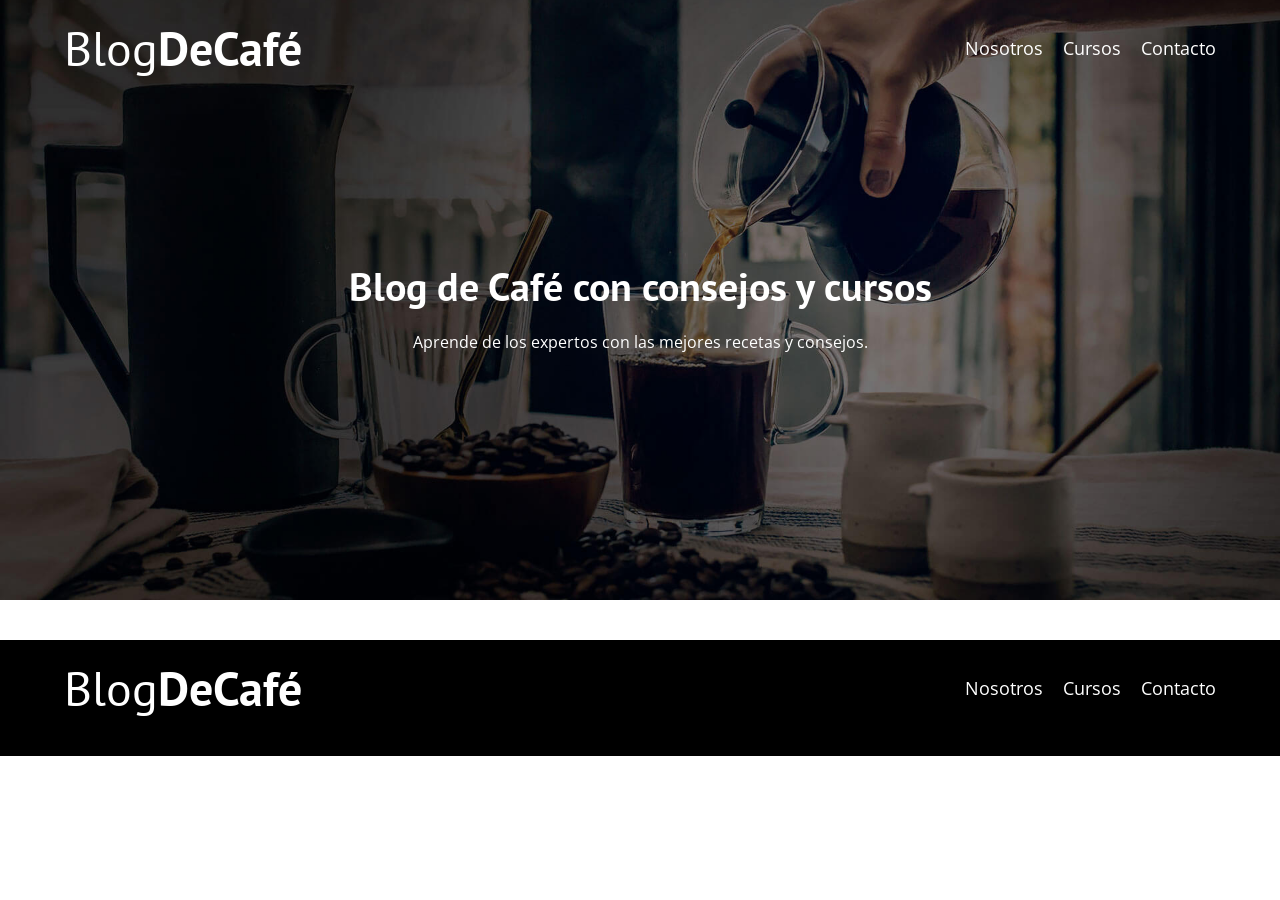
==== contacto.html @ ea9eab6d "Previo a Agentes" ====
<!DOCTYPE html>
<html lang="en">
<head>
    <meta charset="UTF-8">
    <meta name="viewport" content="width=device-width, initial-scale=1.0">
    <title>BlogDeCafé</title>
    <!--    ENLACES    -->
    <link rel="stylesheet" href="css/normalize.css">
    <link rel="preconnect" href="https://fonts.googleapis.com">
    <link rel="preconnect" href="https://fonts.gstatic.com" crossorigin>
    <link href="https://fonts.googleapis.com/css2?family=Open+Sans:ital,wght@0,300..800;1,300..800&family=PT+Sans:ital,wght@0,400;0,700;1,400;1,700&display=swap" rel="stylesheet">
    <link rel="stylesheet" href="css/style.css">
</head>
<body>
    <header class="header">
        <!--    BARRA NAVEGACIÓN    -->
        <div class="contenedor">
            <div class="barra">
                <a class="logo" href="index.html">
                    <h1 class="logo__nombre no-margin centrar-texto">Blog<span class="logo__bold">DeCafé</span></h1>
                </a>

                <nav class="navegacion">
                    <a href="nosotros.html" class="navegacion__enlace">Nosotros</a>
                    <a href="cursos.html" class="navegacion__enlace">Cursos</a>
                    <a href="contacto.html" class="navegacion__enlace">Contacto</a>
                </nav>
            </div>
        </div>

        <div class="header__texto">
            <h2 class="no-margin">
                Blog de Café con consejos y cursos
            </h2>
            <p class="no-margin">
                Aprende de los expertos con las mejores recetas y consejos.
            </p>
        </div>
    </header>
    
    <footer class="footer">
        <div class="contenedor">
            <div class="barra">
                <a class="logo" href="index.html">
                    <h1 class="logo__nombre no-margin centrar-texto">Blog<span class="logo__bold">DeCafé</span></h1>
                </a>

                <nav class="navegacion">
                    <a href="nosotros.html" class="navegacion__enlace">Nosotros</a>
                    <a href="cursos.html" class="navegacion__enlace">Cursos</a>
                    <a href="contacto.html" class="navegacion__enlace">Contacto</a>
                </nav>
            </div>
        </div>
    </footer>
    
</body>
</html>
---- css/style.css ----
/*Custom Properties*/
:root{
    --fuenteHeading: 'PT Sans', san-serif;
    --fuenteParrafos: 'Open Sans', san-serif;

    --primario: #784D3C;
    --gris: #e1e1e1;
    --blanco: #ffffff;
    --negro: #000000;
}

html{
    box-sizing: border-box;
    font-size: 62.5%;           /*1rem = 10px*/
}
/* Snippet */
*, *:before, *:after{
    box-sizing: inherit;
}
body{
    font-family: var(--fuenteParrafos);
    font-size: 1.6rem;
    line-height: 2;             /*Interlineado*/
}
/* GLOBALES */
.contenedor{
    max-width: 120rem;
    width: 90%;                 /*Uso un ancho del 90%*/
    margin: 0 auto;             /*Centrado*/
}
a{
    text-decoration: none;
}
h1, h2, h3, h4{
    font-family: var(--fuenteHeading);
}
h1{
    font-size: 4.8rem;
}
h2{
    font-size: 4rem;
}
h3{
    font-size: 3.2rem;
}
h4{
    font-size: 2.8rem;
}
img{
    max-width: 100%;
}
/*  UTILIDADES  */
.no-margin{
    margin: 0;      /*Para eliminar el margen*/
}
.no-padding{
    padding: 0;     /*Para eliminar el padding*/
}
.centrar-texto{
    text-align: center;
}
/* HEADER */
.header{
    background-image: url(../img/banner.jpg);
    height: 60rem;
    background-size: cover;                 /*Toma todo el espacio disponible*/
    background-repeat: no-repeat;
    background-position: center center;     /*Centrado Vertical y Horizontal*/
}
.header__texto{
    text-align: center;
    color: var(--blanco);
    margin-top: 5rem;
}
@media (min-width: 768px) {
    .header__texto{
        margin-top: 15rem;
    }
}
@media (min-width: 768px) {
    .barra{
        display: flex;
        justify-content: space-between;
        align-items: center;
    }
}
.logo{
    color: var(--blanco);
}
.logo__nombre{
    font-weight: 400;
}
.logo__bold{
    font-weight: 700;
}
/* ENLACES */
@media (min-width: 768px) {
    .navegacion{
        display: flex;
        gap: 2rem;
    }
}
.navegacion__enlace{
    display: block;
    text-align: center;
    font-size: 1.8rem;
    color: var(--blanco);
}
/*CONTENIDO DEL BLOG*/
@media (min-width: 768px) {
    .contenido-principal{
        display: grid;
        grid-template-columns: 2fr 1fr;
        column-gap: 4rem;
    }
}
.tiposdegranos_texto{
    text-align: justify;
}
ul{
    text-align: justify;
}
.entrada{
    border-bottom: 1px solid var(--gris);
    margin-bottom: 2rem;
}
.entrada:last-of-type{      /*Me refiero a la ULTIMA entrada*/
    border: none;           /*Es para que la ultima entrada NO*/
    margin-bottom: 0;       /*tenga la línea gris */
}
.boton{
    display: block;
    font-family: var(--fuenteHeading);
    color: var(--blanco);
    text-align: center;
    padding: 1rem 3rem;
    font-size: 1.8rem;
    font-weight: 700;
    text-transform: uppercase;
    margin-bottom: 2rem;
}
@media (min-width: 768px) {
    .boton{
        display: inline-block;
    }
    
}
.boton--primario{
    background-color: var(--negro);
}                                       /*Uso de MODIFICADOR de BEM*/
.boton--secundario{
    background-color: var(--primario);
}
/* Seccíon LATERAL (ASIDE)*/
.cursos{
    list-style: none;
}
.widget-curso{
    border-bottom: 1px solid var(--gris);
    margin-bottom: 2rem;
}
.widget-curso:last-of-type{     /*SELECCIONA EL ULTIMO CURSO*/
    border: none;
    margin-bottom: 0;
}
.widget-curso__item{
    font-family: var(--fuenteHeading);
    font-weight: 700;

}
.widget-curso__info{
    font-family: var(--fuenteHeading);
    font-weight: 400;
}
/*  FOOTER  */
.footer{
    background-color: var(--negro);
    padding-bottom: 2rem;
    margin-top: 4rem;
}
/*  SOBRE NOSOTROS */
.sobre-nostros__texto{
    text-align: justify;
}
@media (min-width: 768px) {
    .sobre-nostros{
        display: grid;
        grid-template-columns: repeat(2, 1fr);
        column-gap: 2rem;
    }
}
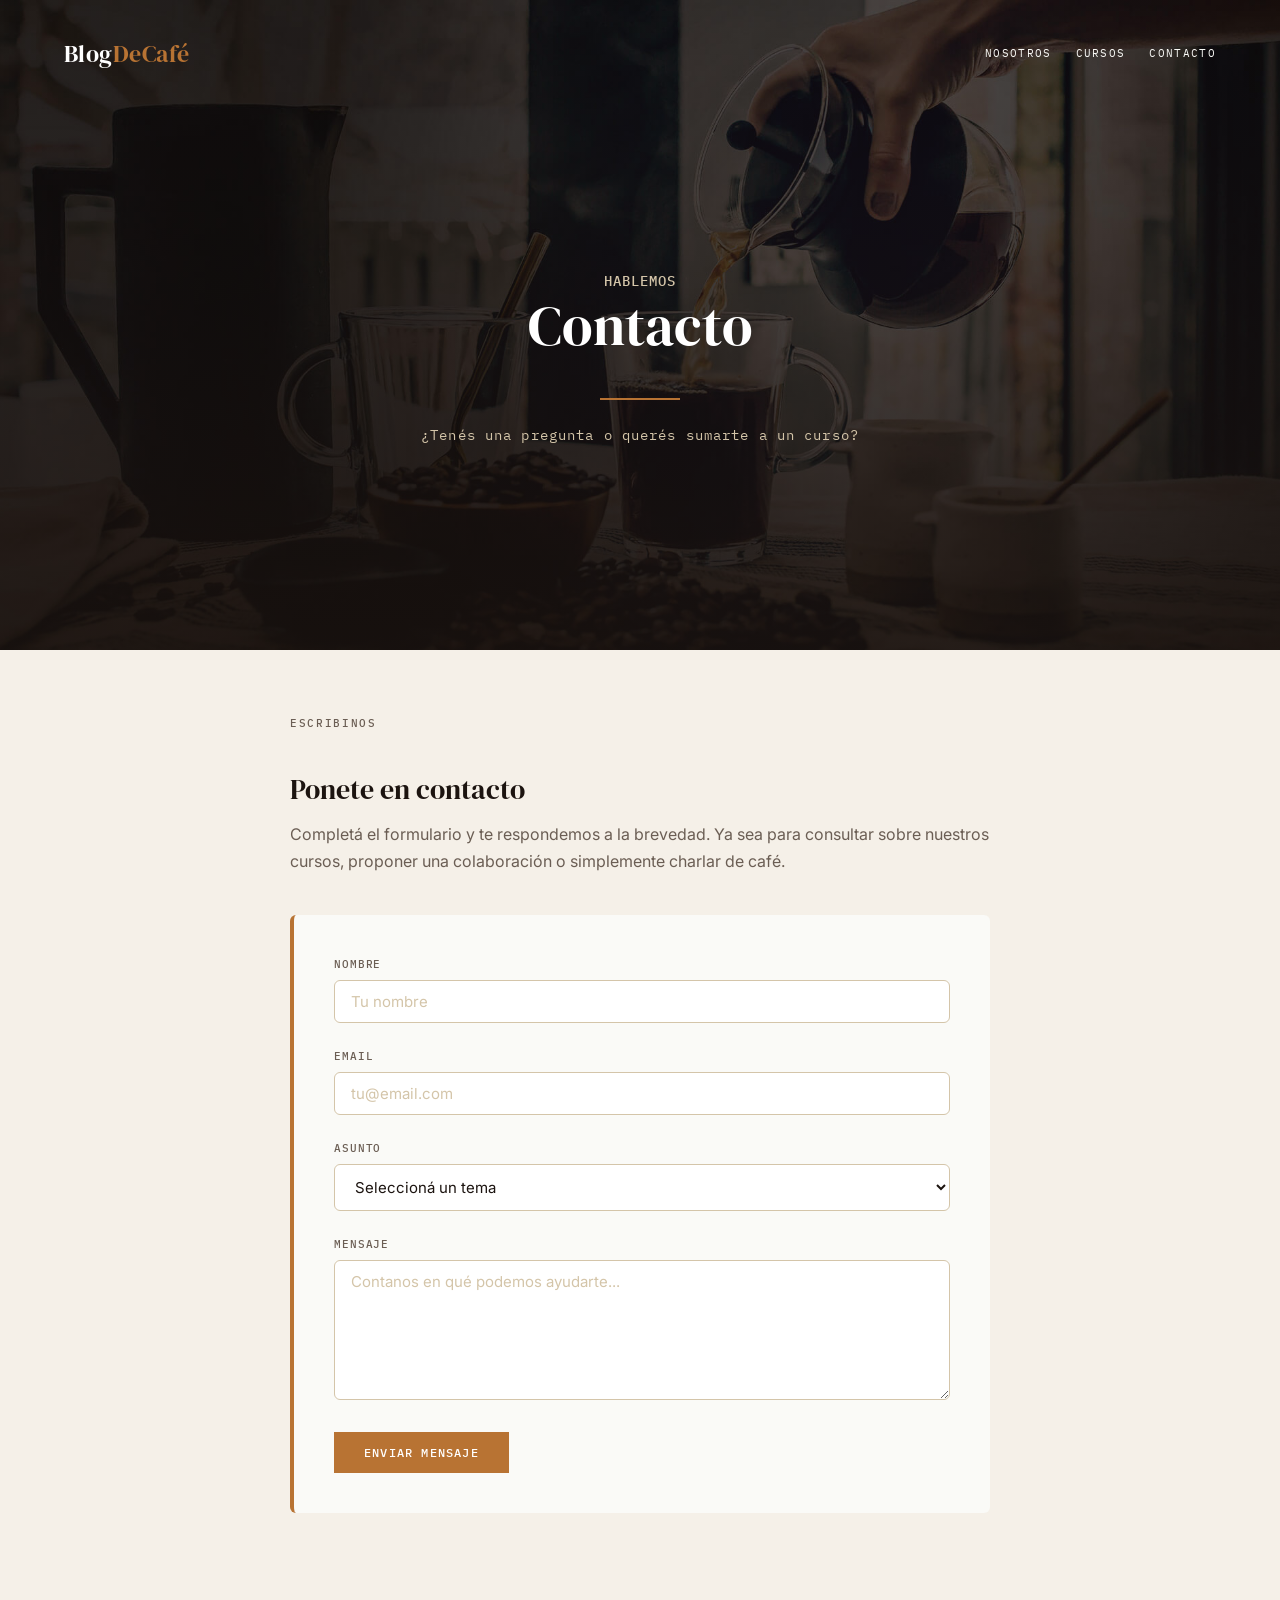
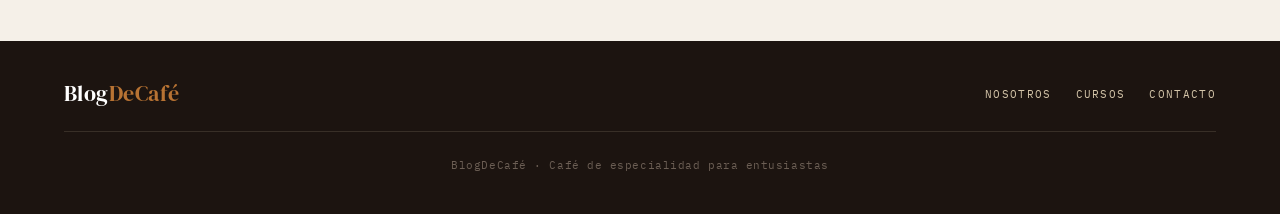
==== commit bef5c37d: "Reestructuración con Skills" ====
--- a/contacto.html
+++ b/contacto.html
@@ -1,25 +1,23 @@
 <!DOCTYPE html>
-<html lang="en">
+<html lang="es">
 <head>
     <meta charset="UTF-8">
     <meta name="viewport" content="width=device-width, initial-scale=1.0">
-    <title>BlogDeCafé</title>
-    <!--    ENLACES    -->
+    <title>BlogDeCafé — Contacto</title>
     <link rel="stylesheet" href="css/normalize.css">
     <link rel="preconnect" href="https://fonts.googleapis.com">
     <link rel="preconnect" href="https://fonts.gstatic.com" crossorigin>
-    <link href="https://fonts.googleapis.com/css2?family=Open+Sans:ital,wght@0,300..800;1,300..800&family=PT+Sans:ital,wght@0,400;0,700;1,400;1,700&display=swap" rel="stylesheet">
+    <link href="https://fonts.googleapis.com/css2?family=DM+Serif+Display&family=IBM+Plex+Mono:wght@400;500&family=Inter:wght@400;500;600&display=swap" rel="stylesheet">
     <link rel="stylesheet" href="css/style.css">
 </head>
 <body>
+
     <header class="header">
-        <!--    BARRA NAVEGACIÓN    -->
         <div class="contenedor">
             <div class="barra">
                 <a class="logo" href="index.html">
-                    <h1 class="logo__nombre no-margin centrar-texto">Blog<span class="logo__bold">DeCafé</span></h1>
+                    <h1 class="logo__nombre no-margin">Blog<span class="logo__bold">DeCafé</span></h1>
                 </a>
-
                 <nav class="navegacion">
                     <a href="nosotros.html" class="navegacion__enlace">Nosotros</a>
                     <a href="cursos.html" class="navegacion__enlace">Cursos</a>
@@ -29,30 +27,148 @@
         </div>
 
         <div class="header__texto">
-            <h2 class="no-margin">
-                Blog de Café con consejos y cursos
-            </h2>
-            <p class="no-margin">
-                Aprende de los expertos con las mejores recetas y consejos.
-            </p>
+            <p class="eyebrow no-margin">Hablemos</p>
+            <h2 class="no-margin">Contacto</h2>
+            <hr class="copper-line">
+            <p class="no-margin">¿Tenés una pregunta o querés sumarte a un curso?</p>
         </div>
     </header>
-    
+
+    <main class="contenedor contacto-page">
+        <p class="eyebrow">Escribinos</p>
+        <h3>Ponete en contacto</h3>
+        <p>Completá el formulario y te respondemos a la brevedad. Ya sea para consultar sobre nuestros cursos, proponer una colaboración o simplemente charlar de café.</p>
+
+        <form id="contact-form" class="formulario reveal" action="https://api.web3forms.com/submit" method="POST">
+            <!-- Reemplazá con tu access key de Web3Forms: https://web3forms.com -->
+            <input type="hidden" name="access_key" value="TU_ACCESS_KEY_AQUI">
+            <input type="hidden" name="subject" value="Nuevo mensaje — BlogDeCafé">
+            <input type="hidden" name="from_name" value="BlogDeCafé Formulario">
+            <!-- Honeypot anti-spam -->
+            <input type="checkbox" name="botcheck" class="hidden" style="display:none">
+
+            <div class="formulario__campo">
+                <label for="nombre">Nombre</label>
+                <input type="text" id="nombre" name="nombre" placeholder="Tu nombre" required>
+            </div>
+
+            <div class="formulario__campo">
+                <label for="email">Email</label>
+                <input type="email" id="email" name="email" placeholder="tu@email.com" required>
+            </div>
+
+            <div class="formulario__campo">
+                <label for="asunto">Asunto</label>
+                <select id="asunto" name="asunto" required>
+                    <option value="" disabled selected>Seleccioná un tema</option>
+                    <option value="Consulta sobre cursos">Consulta sobre cursos</option>
+                    <option value="Recetas y técnicas">Recetas y técnicas</option>
+                    <option value="Colaboración">Colaboración</option>
+                    <option value="Otro">Otro</option>
+                </select>
+            </div>
+
+            <div class="formulario__campo">
+                <label for="mensaje">Mensaje</label>
+                <textarea id="mensaje" name="mensaje" placeholder="Contanos en qué podemos ayudarte..." required></textarea>
+            </div>
+
+            <div id="form-message" class="form-message" role="alert" aria-live="polite"></div>
+
+            <button type="submit" class="boton boton--primario" id="submit-btn">
+                <span class="btn-text">Enviar mensaje</span>
+                <span class="btn-loading" style="display:none">Enviando...</span>
+            </button>
+        </form>
+    </main>
+
     <footer class="footer">
         <div class="contenedor">
             <div class="barra">
                 <a class="logo" href="index.html">
-                    <h1 class="logo__nombre no-margin centrar-texto">Blog<span class="logo__bold">DeCafé</span></h1>
+                    <h1 class="logo__nombre no-margin">Blog<span class="logo__bold">DeCafé</span></h1>
                 </a>
-
                 <nav class="navegacion">
                     <a href="nosotros.html" class="navegacion__enlace">Nosotros</a>
                     <a href="cursos.html" class="navegacion__enlace">Cursos</a>
                     <a href="contacto.html" class="navegacion__enlace">Contacto</a>
                 </nav>
             </div>
+            <p class="footer__copy">BlogDeCafé · Café de especialidad para entusiastas</p>
         </div>
     </footer>
-    
+
+    <script>
+        // Scroll reveal
+        const reveals = document.querySelectorAll('.reveal');
+        const observer = new IntersectionObserver((entries) => {
+            entries.forEach(entry => {
+                if (entry.isIntersecting) {
+                    entry.target.classList.add('visible');
+                }
+            });
+        }, { threshold: 0.15 });
+        reveals.forEach(el => observer.observe(el));
+
+        // Form handling
+        const form = document.getElementById('contact-form');
+        const submitBtn = document.getElementById('submit-btn');
+        const btnText = submitBtn.querySelector('.btn-text');
+        const btnLoading = submitBtn.querySelector('.btn-loading');
+        const formMessage = document.getElementById('form-message');
+
+        form.addEventListener('submit', async function(e) {
+            e.preventDefault();
+
+            // Reset estado previo
+            formMessage.className = 'form-message';
+            formMessage.textContent = '';
+            submitBtn.disabled = true;
+            btnText.style.display = 'none';
+            btnLoading.style.display = 'inline';
+
+            // Validación JS adicional
+            const email = form.email.value.trim();
+            const emailRegex = /^[^\s@]+@[^\s@]+\.[^\s@]+$/;
+            if (!emailRegex.test(email)) {
+                showMessage('Por favor ingresá un email válido.', 'error');
+                resetButton();
+                return;
+            }
+
+            try {
+                const formData = new FormData(form);
+                const response = await fetch('https://api.web3forms.com/submit', {
+                    method: 'POST',
+                    body: formData
+                });
+
+                const data = await response.json();
+
+                if (data.success) {
+                    showMessage('¡Mensaje enviado! Te responderemos a la brevedad.', 'success');
+                    form.reset();
+                } else {
+                    showMessage('Hubo un error al enviar. Intentá de nuevo o escribinos por email.', 'error');
+                }
+            } catch (error) {
+                showMessage('No se pudo conectar. Verificá tu conexión y intentá de nuevo.', 'error');
+            }
+
+            resetButton();
+        });
+
+        function showMessage(text, type) {
+            formMessage.textContent = text;
+            formMessage.className = 'form-message form-message--' + type;
+        }
+
+        function resetButton() {
+            submitBtn.disabled = false;
+            btnText.style.display = 'inline';
+            btnLoading.style.display = 'none';
+        }
+    </script>
+
 </body>
-</html>+</html>
--- a/css/style.css
+++ b/css/style.css
@@ -1,191 +1,925 @@
-/*Custom Properties*/
-:root{
-    --fuenteHeading: 'PT Sans', san-serif;
-    --fuenteParrafos: 'Open Sans', san-serif;
-
-    --primario: #784D3C;
-    --gris: #e1e1e1;
-    --blanco: #ffffff;
-    --negro: #000000;
-}
-
-html{
-    box-sizing: border-box;
-    font-size: 62.5%;           /*1rem = 10px*/
-}
-/* Snippet */
-*, *:before, *:after{
-    box-sizing: inherit;
-}
-body{
-    font-family: var(--fuenteParrafos);
-    font-size: 1.6rem;
-    line-height: 2;             /*Interlineado*/
-}
-/* GLOBALES */
-.contenedor{
-    max-width: 120rem;
-    width: 90%;                 /*Uso un ancho del 90%*/
-    margin: 0 auto;             /*Centrado*/
-}
-a{
-    text-decoration: none;
-}
-h1, h2, h3, h4{
-    font-family: var(--fuenteHeading);
-}
-h1{
-    font-size: 4.8rem;
-}
-h2{
-    font-size: 4rem;
-}
-h3{
-    font-size: 3.2rem;
-}
-h4{
+/* ============================================
+   BlogDeCafé — Rediseño
+   Palette: espresso, copper, parchment, burlap, smoke, steam
+   Fonts: DM Serif Display, Inter, IBM Plex Mono
+   ============================================ */
+
+/* --- Tokens --- */
+:root {
+  --espresso: #1C1410;
+  --copper: #B87333;
+  --copper-dark: #8F5A28;
+  --parchment: #F5F0E8;
+  --burlap: #D4C5A9;
+  --smoke: #6B5E54;
+  --steam: #FAFAF7;
+  --white: #FFFFFF;
+
+  --font-display: 'DM Serif Display', serif;
+  --font-body: 'Inter', sans-serif;
+  --font-mono: 'IBM Plex Mono', monospace;
+
+  --space-xs: 0.8rem;
+  --space-sm: 1.6rem;
+  --space-md: 2.4rem;
+  --space-lg: 4rem;
+  --space-xl: 6.4rem;
+  --space-2xl: 10rem;
+
+  --radius: 6px;
+  --max-w: 120rem;
+}
+
+/* --- Reset --- */
+*,
+*::before,
+*::after {
+  box-sizing: border-box;
+  margin: 0;
+  padding: 0;
+}
+
+html {
+  font-size: 62.5%;
+  scroll-behavior: smooth;
+}
+
+body {
+  font-family: var(--font-body);
+  font-size: 1.6rem;
+  line-height: 1.7;
+  color: var(--espresso);
+  background-color: var(--parchment);
+  -webkit-font-smoothing: antialiased;
+}
+
+img {
+  max-width: 100%;
+  display: block;
+}
+
+a {
+  text-decoration: none;
+  color: inherit;
+}
+
+ul, ol {
+  list-style: none;
+}
+
+/* --- Utilities --- */
+.contenedor {
+  max-width: var(--max-w);
+  width: 90%;
+  margin: 0 auto;
+}
+
+.no-margin { margin: 0; }
+.no-padding { padding: 0; }
+.centrar-texto { text-align: center; }
+
+/* --- Typography --- */
+h1, h2, h3, h4 {
+  font-family: var(--font-display);
+  font-weight: 400;
+  line-height: 1.15;
+}
+
+h1 { font-size: 5.6rem; }
+h2 { font-size: 4rem; }
+h3 { font-size: 2.8rem; }
+h4 { font-size: 2rem; }
+
+p {
+  margin-bottom: var(--space-sm);
+}
+
+strong {
+  font-weight: 600;
+}
+
+/* --- Eyebrow (small caps label) --- */
+.eyebrow {
+  font-family: var(--font-mono);
+  font-size: 1.1rem;
+  font-weight: 500;
+  letter-spacing: 0.15em;
+  text-transform: uppercase;
+  color: var(--copper);
+  margin-bottom: var(--space-xs);
+}
+
+/* --- Copper Line --- */
+.copper-line {
+  width: 80px;
+  height: 2px;
+  background-color: var(--copper);
+  border: none;
+  margin: var(--space-md) auto;
+}
+
+/* --- Buttons --- */
+.boton {
+  display: inline-block;
+  font-family: var(--font-mono);
+  font-size: 1.2rem;
+  font-weight: 500;
+  letter-spacing: 0.1em;
+  text-transform: uppercase;
+  padding: 1.2rem 2.8rem;
+  border: 2px solid transparent;
+  cursor: pointer;
+  transition: all 0.3s ease;
+}
+
+.boton--primario {
+  background-color: var(--copper);
+  color: var(--white);
+  border-color: var(--copper);
+}
+
+.boton--primario:hover {
+  background-color: var(--copper-dark);
+  border-color: var(--copper-dark);
+}
+
+.boton--secundario {
+  background-color: transparent;
+  color: var(--copper);
+  border-color: var(--copper);
+}
+
+.boton--secundario:hover {
+  background-color: var(--copper);
+  color: var(--white);
+}
+
+/* ============================================
+   HEADER
+   ============================================ */
+.header {
+  position: relative;
+  background-image: url(../img/banner.jpg);
+  background-size: cover;
+  background-position: center;
+  background-repeat: no-repeat;
+  min-height: 65rem;
+  display: flex;
+  flex-direction: column;
+}
+
+.header::after {
+  content: '';
+  position: absolute;
+  inset: 0;
+  background: linear-gradient(
+    to bottom,
+    rgba(28, 20, 16, 0.4) 0%,
+    rgba(28, 20, 16, 0.6) 50%,
+    rgba(28, 20, 16, 0.8) 100%
+  );
+}
+
+.header .contenedor {
+  position: relative;
+  z-index: 2;
+}
+
+/* --- Barra (nav + logo) --- */
+.barra {
+  display: flex;
+  flex-direction: column;
+  align-items: center;
+  gap: var(--space-sm);
+  padding-top: var(--space-md);
+}
+
+@media (min-width: 768px) {
+  .barra {
+    flex-direction: row;
+    justify-content: space-between;
+    padding-top: var(--space-lg);
+  }
+}
+
+.logo {
+  color: var(--white);
+}
+
+.logo__nombre {
+  font-family: var(--font-display);
+  font-size: 2.4rem;
+  font-weight: 400;
+  letter-spacing: 0.02em;
+}
+
+.logo__bold {
+  color: var(--copper);
+}
+
+/* --- Nav --- */
+.navegacion {
+  display: flex;
+  gap: var(--space-md);
+}
+
+.navegacion__enlace {
+  font-family: var(--font-mono);
+  font-size: 1.1rem;
+  font-weight: 400;
+  letter-spacing: 0.12em;
+  text-transform: uppercase;
+  color: var(--steam);
+  transition: color 0.3s ease;
+}
+
+.navegacion__enlace:hover {
+  color: var(--copper);
+}
+
+/* --- Header texto (hero) --- */
+.header__texto {
+  position: relative;
+  z-index: 2;
+  text-align: center;
+  color: var(--white);
+  flex: 1;
+  display: flex;
+  flex-direction: column;
+  justify-content: center;
+  padding: var(--space-lg) 0;
+}
+
+.header__texto h2 {
+  font-size: 3.6rem;
+  margin-bottom: var(--space-sm);
+}
+
+.header__texto p {
+  font-family: var(--font-mono);
+  font-size: 1.3rem;
+  letter-spacing: 0.08em;
+  color: var(--burlap);
+  margin-bottom: 0;
+}
+
+@media (min-width: 768px) {
+  .header__texto h2 {
+    font-size: 5.6rem;
+  }
+  .header__texto p {
+    font-size: 1.4rem;
+  }
+}
+
+/* --- Hero copper animation --- */
+.header__texto .copper-line {
+  animation: lineGrow 1.2s ease-out 0.6s both;
+}
+
+@keyframes lineGrow {
+  from { width: 0; opacity: 0; }
+  to { width: 80px; opacity: 1; }
+}
+
+/* ============================================
+   CONTENIDO PRINCIPAL (blog + sidebar)
+   ============================================ */
+.contenido-principal {
+  padding: var(--space-xl) 0;
+}
+
+@media (min-width: 768px) {
+  .contenido-principal {
+    display: grid;
+    grid-template-columns: 1fr 34rem;
+    gap: var(--space-lg);
+    align-items: start;
+  }
+}
+
+/* --- Blog entries --- */
+.blog h3 {
+  margin-bottom: var(--space-lg);
+  font-size: 3.2rem;
+}
+
+.blog-grid {
+  display: grid;
+  grid-template-columns: 1fr;
+  gap: var(--space-md);
+}
+
+@media (min-width: 600px) {
+  .blog-grid {
+    grid-template-columns: repeat(2, 1fr);
+  }
+}
+
+/* --- Individual entry card --- */
+.entrada {
+  background: var(--steam);
+  border-radius: var(--radius);
+  overflow: hidden;
+  transition: transform 0.3s ease, box-shadow 0.3s ease;
+  border-bottom: 3px solid transparent;
+}
+
+.entrada:hover {
+  transform: translateY(-4px);
+  box-shadow: 0 12px 32px rgba(28, 20, 16, 0.1);
+  border-bottom-color: var(--copper);
+}
+
+.entrada__imagen {
+  height: 20rem;
+  overflow: hidden;
+}
+
+.entrada__imagen img {
+  width: 100%;
+  height: 100%;
+  object-fit: cover;
+  transition: transform 0.5s ease;
+}
+
+.entrada:hover .entrada__imagen img {
+  transform: scale(1.05);
+}
+
+.entrada__contenido {
+  padding: var(--space-md);
+}
+
+.entrada__contenido h4 {
+  font-size: 2rem;
+  margin-bottom: var(--space-xs);
+  line-height: 1.3;
+}
+
+.entrada__contenido p {
+  font-size: 1.4rem;
+  color: var(--smoke);
+  margin-bottom: var(--space-sm);
+}
+
+.entrada__contenido .boton {
+  margin-top: var(--space-xs);
+}
+
+/* --- Sidebar --- */
+.sidebar h3 {
+  margin-bottom: var(--space-md);
+  font-size: 2.4rem;
+}
+
+/* ============================================
+   TASTING NOTE CARDS (fichas de cata)
+   ============================================ */
+.tasting-card {
+  background: var(--steam);
+  border-radius: var(--radius);
+  padding: var(--space-md);
+  margin-bottom: var(--space-md);
+  border-left: 4px solid var(--copper);
+}
+
+.tasting-card__header {
+  display: flex;
+  justify-content: space-between;
+  align-items: flex-start;
+  margin-bottom: var(--space-xs);
+}
+
+.tasting-card__origin {
+  font-family: var(--font-display);
+  font-size: 2rem;
+  color: var(--espresso);
+  line-height: 1.2;
+}
+
+.tasting-card__altitude {
+  font-family: var(--font-mono);
+  font-size: 1rem;
+  color: var(--smoke);
+  letter-spacing: 0.05em;
+  white-space: nowrap;
+}
+
+.tasting-card__region {
+  font-family: var(--font-mono);
+  font-size: 1.1rem;
+  color: var(--smoke);
+  margin-bottom: var(--space-sm);
+  letter-spacing: 0.04em;
+}
+
+/* --- Roast bar --- */
+.tasting-card__roast {
+  display: flex;
+  align-items: center;
+  gap: var(--space-xs);
+  margin-bottom: var(--space-sm);
+}
+
+.tasting-card__roast-label {
+  font-family: var(--font-mono);
+  font-size: 1rem;
+  text-transform: uppercase;
+  letter-spacing: 0.1em;
+  color: var(--smoke);
+  min-width: 5.5rem;
+}
+
+.tasting-card__roast-bar {
+  flex: 1;
+  height: 6px;
+  background: var(--burlap);
+  border-radius: 3px;
+  overflow: hidden;
+}
+
+.tasting-card__roast-fill {
+  height: 100%;
+  background: var(--espresso);
+  border-radius: 3px;
+}
+
+/* --- Attribute bars --- */
+.tasting-card__attributes {
+  margin-bottom: var(--space-sm);
+}
+
+.tasting-card__attr {
+  display: flex;
+  align-items: center;
+  gap: var(--space-xs);
+  margin-bottom: 0.6rem;
+}
+
+.tasting-card__attr-label {
+  font-family: var(--font-mono);
+  font-size: 1.1rem;
+  color: var(--smoke);
+  min-width: 7rem;
+}
+
+.tasting-card__attr-bar {
+  flex: 1;
+  height: 5px;
+  background: var(--burlap);
+  border-radius: 3px;
+  overflow: hidden;
+}
+
+.tasting-card__attr-fill {
+  height: 100%;
+  background: var(--copper);
+  border-radius: 3px;
+  transition: width 0.8s ease-out;
+}
+
+/* --- Flavor tags --- */
+.tasting-card__notes-label {
+  font-family: var(--font-mono);
+  font-size: 1rem;
+  text-transform: uppercase;
+  letter-spacing: 0.1em;
+  color: var(--smoke);
+  margin-bottom: 0.6rem;
+}
+
+.tasting-card__tags {
+  display: flex;
+  flex-wrap: wrap;
+  gap: 0.6rem;
+}
+
+.tasting-card__tag {
+  font-family: var(--font-mono);
+  font-size: 1rem;
+  padding: 0.3rem 0.9rem;
+  border: 1px solid var(--copper);
+  border-radius: 2rem;
+  color: var(--copper);
+  letter-spacing: 0.04em;
+}
+
+/* ============================================
+   SIDEBAR WIDGET CURSOS
+   ============================================ */
+.cursos {
+  list-style: none;
+}
+
+.widget-curso {
+  background: var(--steam);
+  border-radius: var(--radius);
+  padding: var(--space-md);
+  margin-bottom: var(--space-md);
+  border-left: 4px solid var(--copper);
+}
+
+.widget-curso:last-child {
+  margin-bottom: 0;
+}
+
+.widget-curso h4 {
+  font-size: 1.8rem;
+  margin-bottom: var(--space-xs);
+  line-height: 1.3;
+}
+
+.widget-curso__item {
+  font-family: var(--font-mono);
+  font-size: 1.2rem;
+  color: var(--smoke);
+  margin-bottom: 0.4rem;
+}
+
+.widget-curso__info {
+  font-weight: 500;
+  color: var(--copper);
+}
+
+.widget-curso .boton {
+  margin-top: var(--space-sm);
+}
+
+/* ============================================
+   FOOTER
+   ============================================ */
+.footer {
+  background-color: var(--espresso);
+  padding: var(--space-lg) 0 var(--space-md);
+  margin-top: var(--space-xl);
+}
+
+.footer .barra {
+  flex-direction: column;
+  align-items: center;
+  gap: var(--space-md);
+  padding-top: 0;
+}
+
+@media (min-width: 768px) {
+  .footer .barra {
+    flex-direction: row;
+    justify-content: space-between;
+  }
+}
+
+.footer .logo__nombre {
+  font-size: 2.2rem;
+}
+
+.footer .navegacion__enlace {
+  color: var(--burlap);
+}
+
+.footer .navegacion__enlace:hover {
+  color: var(--copper);
+}
+
+.footer__copy {
+  text-align: center;
+  margin-top: var(--space-md);
+  padding-top: var(--space-md);
+  border-top: 1px solid rgba(212, 197, 169, 0.15);
+  font-family: var(--font-mono);
+  font-size: 1.1rem;
+  color: var(--smoke);
+  letter-spacing: 0.05em;
+}
+
+/* ============================================
+   SOBRE NOSOTROS
+   ============================================ */
+.sobre-nosotros {
+  padding: var(--space-xl) 0;
+}
+
+.sobre-nosotros h3 {
+  margin-bottom: var(--space-lg);
+}
+
+@media (min-width: 768px) {
+  .sobre-nosotros__grid {
+    display: grid;
+    grid-template-columns: 1fr 1fr;
+    gap: var(--space-lg);
+    align-items: center;
+  }
+}
+
+.sobre-nosotros__imagen img {
+  border-radius: var(--radius);
+  width: 100%;
+}
+
+.sobre-nosotros__texto p {
+  color: var(--smoke);
+  line-height: 1.8;
+}
+
+/* ============================================
+   CURSOS PAGE
+   ============================================ */
+.cursos-page {
+  padding: var(--space-xl) 0;
+}
+
+.cursos-page h3 {
+  margin-bottom: var(--space-lg);
+}
+
+.cursos-grid {
+  display: grid;
+  grid-template-columns: 1fr;
+  gap: var(--space-md);
+}
+
+@media (min-width: 600px) {
+  .cursos-grid {
+    grid-template-columns: repeat(2, 1fr);
+  }
+}
+
+@media (min-width: 900px) {
+  .cursos-grid {
+    grid-template-columns: repeat(3, 1fr);
+  }
+}
+
+.curso-card {
+  background: var(--steam);
+  border-radius: var(--radius);
+  overflow: hidden;
+  transition: transform 0.3s ease, box-shadow 0.3s ease;
+  border-bottom: 3px solid transparent;
+}
+
+.curso-card:hover {
+  transform: translateY(-4px);
+  box-shadow: 0 12px 32px rgba(28, 20, 16, 0.1);
+  border-bottom-color: var(--copper);
+}
+
+.curso-card__imagen {
+  height: 18rem;
+  overflow: hidden;
+}
+
+.curso-card__imagen img {
+  width: 100%;
+  height: 100%;
+  object-fit: cover;
+}
+
+.curso-card__contenido {
+  padding: var(--space-md);
+}
+
+.curso-card__contenido h4 {
+  margin-bottom: var(--space-xs);
+}
+
+.curso-card__meta {
+  display: flex;
+  gap: var(--space-md);
+  margin-bottom: var(--space-sm);
+}
+
+.curso-card__meta-item {
+  font-family: var(--font-mono);
+  font-size: 1.1rem;
+  color: var(--smoke);
+}
+
+.curso-card__meta-value {
+  color: var(--copper);
+  font-weight: 500;
+}
+
+/* ============================================
+   CONTACTO PAGE
+   ============================================ */
+.contacto-page {
+  padding: var(--space-xl) 0;
+  max-width: 70rem;
+  margin: 0 auto;
+}
+
+.contacto-page h3 {
+  margin-bottom: var(--space-sm);
+}
+
+.contacto-page > p {
+  color: var(--smoke);
+  margin-bottom: var(--space-lg);
+}
+
+.formulario {
+  background: var(--steam);
+  padding: var(--space-lg);
+  border-radius: var(--radius);
+  border-left: 4px solid var(--copper);
+}
+
+.formulario__campo {
+  margin-bottom: var(--space-md);
+}
+
+.formulario__campo label {
+  display: block;
+  font-family: var(--font-mono);
+  font-size: 1.1rem;
+  font-weight: 500;
+  letter-spacing: 0.08em;
+  text-transform: uppercase;
+  color: var(--smoke);
+  margin-bottom: 0.6rem;
+}
+
+.formulario__campo input,
+.formulario__campo textarea,
+.formulario__campo select {
+  width: 100%;
+  font-family: var(--font-body);
+  font-size: 1.5rem;
+  padding: 1.2rem 1.6rem;
+  border: 1px solid var(--burlap);
+  border-radius: var(--radius);
+  background: var(--white);
+  color: var(--espresso);
+  transition: border-color 0.3s ease;
+}
+
+.formulario__campo input:focus,
+.formulario__campo textarea:focus,
+.formulario__campo select:focus {
+  outline: none;
+  border-color: var(--copper);
+  box-shadow: 0 0 0 3px rgba(184, 115, 51, 0.12);
+}
+
+.formulario__campo textarea {
+  resize: vertical;
+  min-height: 14rem;
+}
+
+.formulario__campo input::placeholder,
+.formulario__campo textarea::placeholder {
+  color: var(--burlap);
+}
+
+/* ============================================
+   ENTRADA (article page)
+   ============================================ */
+.entrada-page {
+  padding: var(--space-xl) 0;
+}
+
+@media (min-width: 768px) {
+  .entrada-page__grid {
+    display: grid;
+    grid-template-columns: 1fr 34rem;
+    gap: var(--space-lg);
+    align-items: start;
+  }
+}
+
+.entrada-page__contenido h3 {
+  margin-bottom: var(--space-sm);
+}
+
+.entrada-page__contenido p {
+  color: var(--smoke);
+  line-height: 1.8;
+  margin-bottom: var(--space-md);
+}
+
+.entrada-page__contenido ul,
+.entrada-page__contenido ol {
+  margin-bottom: var(--space-md);
+  padding-left: var(--space-md);
+}
+
+.entrada-page__contenido li {
+  color: var(--smoke);
+  line-height: 1.8;
+  margin-bottom: 0.6rem;
+  position: relative;
+}
+
+.entrada-page__contenido ul li::before {
+  content: '—';
+  color: var(--copper);
+  position: absolute;
+  left: -2rem;
+}
+
+/* ============================================
+   ANIMATIONS (scroll reveal)
+   ============================================ */
+.reveal {
+  opacity: 0;
+  transform: translateY(2.4rem);
+  transition: opacity 0.6s ease, transform 0.6s ease;
+}
+
+.reveal.visible {
+  opacity: 1;
+  transform: translateY(0);
+}
+
+/* Stagger children */
+.reveal-stagger .reveal:nth-child(1) { transition-delay: 0s; }
+.reveal-stagger .reveal:nth-child(2) { transition-delay: 0.1s; }
+.reveal-stagger .reveal:nth-child(3) { transition-delay: 0.2s; }
+.reveal-stagger .reveal:nth-child(4) { transition-delay: 0.3s; }
+.reveal-stagger .reveal:nth-child(5) { transition-delay: 0.4s; }
+.reveal-stagger .reveal:nth-child(6) { transition-delay: 0.5s; }
+
+/* Reduced motion */
+@media (prefers-reduced-motion: reduce) {
+  .reveal {
+    opacity: 1;
+    transform: none;
+    transition: none;
+  }
+  .header__texto .copper-line {
+    animation: none;
+  }
+}
+
+/* ============================================
+   RESPONSIVE — small screens
+   ============================================ */
+@media (max-width: 767px) {
+  h1 { font-size: 3.6rem; }
+  h2 { font-size: 2.8rem; }
+  h3 { font-size: 2.4rem; }
+
+  .header {
+    min-height: 50rem;
+  }
+
+  .header__texto h2 {
     font-size: 2.8rem;
-}
-img{
-    max-width: 100%;
-}
-/*  UTILIDADES  */
-.no-margin{
-    margin: 0;      /*Para eliminar el margen*/
-}
-.no-padding{
-    padding: 0;     /*Para eliminar el padding*/
-}
-.centrar-texto{
-    text-align: center;
-}
-/* HEADER */
-.header{
-    background-image: url(../img/banner.jpg);
-    height: 60rem;
-    background-size: cover;                 /*Toma todo el espacio disponible*/
-    background-repeat: no-repeat;
-    background-position: center center;     /*Centrado Vertical y Horizontal*/
-}
-.header__texto{
-    text-align: center;
-    color: var(--blanco);
-    margin-top: 5rem;
-}
-@media (min-width: 768px) {
-    .header__texto{
-        margin-top: 15rem;
-    }
-}
-@media (min-width: 768px) {
-    .barra{
-        display: flex;
-        justify-content: space-between;
-        align-items: center;
-    }
-}
-.logo{
-    color: var(--blanco);
-}
-.logo__nombre{
-    font-weight: 400;
-}
-.logo__bold{
-    font-weight: 700;
-}
-/* ENLACES */
-@media (min-width: 768px) {
-    .navegacion{
-        display: flex;
-        gap: 2rem;
-    }
-}
-.navegacion__enlace{
+  }
+
+  .boton {
     display: block;
     text-align: center;
-    font-size: 1.8rem;
-    color: var(--blanco);
-}
-/*CONTENIDO DEL BLOG*/
-@media (min-width: 768px) {
-    .contenido-principal{
-        display: grid;
-        grid-template-columns: 2fr 1fr;
-        column-gap: 4rem;
-    }
-}
-.tiposdegranos_texto{
-    text-align: justify;
-}
-ul{
-    text-align: justify;
-}
-.entrada{
-    border-bottom: 1px solid var(--gris);
-    margin-bottom: 2rem;
-}
-.entrada:last-of-type{      /*Me refiero a la ULTIMA entrada*/
-    border: none;           /*Es para que la ultima entrada NO*/
-    margin-bottom: 0;       /*tenga la línea gris */
-}
-.boton{
-    display: block;
-    font-family: var(--fuenteHeading);
-    color: var(--blanco);
-    text-align: center;
-    padding: 1rem 3rem;
-    font-size: 1.8rem;
-    font-weight: 700;
-    text-transform: uppercase;
-    margin-bottom: 2rem;
-}
-@media (min-width: 768px) {
-    .boton{
-        display: inline-block;
-    }
-    
-}
-.boton--primario{
-    background-color: var(--negro);
-}                                       /*Uso de MODIFICADOR de BEM*/
-.boton--secundario{
-    background-color: var(--primario);
-}
-/* Seccíon LATERAL (ASIDE)*/
-.cursos{
-    list-style: none;
-}
-.widget-curso{
-    border-bottom: 1px solid var(--gris);
-    margin-bottom: 2rem;
-}
-.widget-curso:last-of-type{     /*SELECCIONA EL ULTIMO CURSO*/
-    border: none;
-    margin-bottom: 0;
-}
-.widget-curso__item{
-    font-family: var(--fuenteHeading);
-    font-weight: 700;
-
-}
-.widget-curso__info{
-    font-family: var(--fuenteHeading);
-    font-weight: 400;
-}
-/*  FOOTER  */
-.footer{
-    background-color: var(--negro);
-    padding-bottom: 2rem;
-    margin-top: 4rem;
-}
-/*  SOBRE NOSOTROS */
-.sobre-nostros__texto{
-    text-align: justify;
-}
-@media (min-width: 768px) {
-    .sobre-nostros{
-        display: grid;
-        grid-template-columns: repeat(2, 1fr);
-        column-gap: 2rem;
-    }
+  }
+
+  .footer__copy {
+    font-size: 1rem;
+  }
+}
+
+/* ============================================
+   FORM MESSAGE (success/error states)
+   ============================================ */
+.form-message {
+  font-family: var(--font-mono);
+  font-size: 1.2rem;
+  letter-spacing: 0.04em;
+  padding: 1.2rem 1.6rem;
+  border-radius: var(--radius);
+  margin-bottom: var(--space-md);
+  display: none;
+}
+
+.form-message--success,
+.form-message--error {
+  display: block;
+}
+
+.form-message--success {
+  background: #e8f5e9;
+  color: #2e7d32;
+  border-left: 4px solid #2e7d32;
+}
+
+.form-message--error {
+  background: #fbe9e7;
+  color: #c62828;
+  border-left: 4px solid #c62828;
+}
+
+#submit-btn:disabled {
+  opacity: 0.6;
+  cursor: not-allowed;
+}
+
+/* ============================================
+   FOCUS (keyboard accessibility)
+   ============================================ */
+.boton:focus-visible,
+.navegacion__enlace:focus-visible,
+.entrada:focus-visible {
+  outline: 2px solid var(--copper);
+  outline-offset: 3px;
 }
